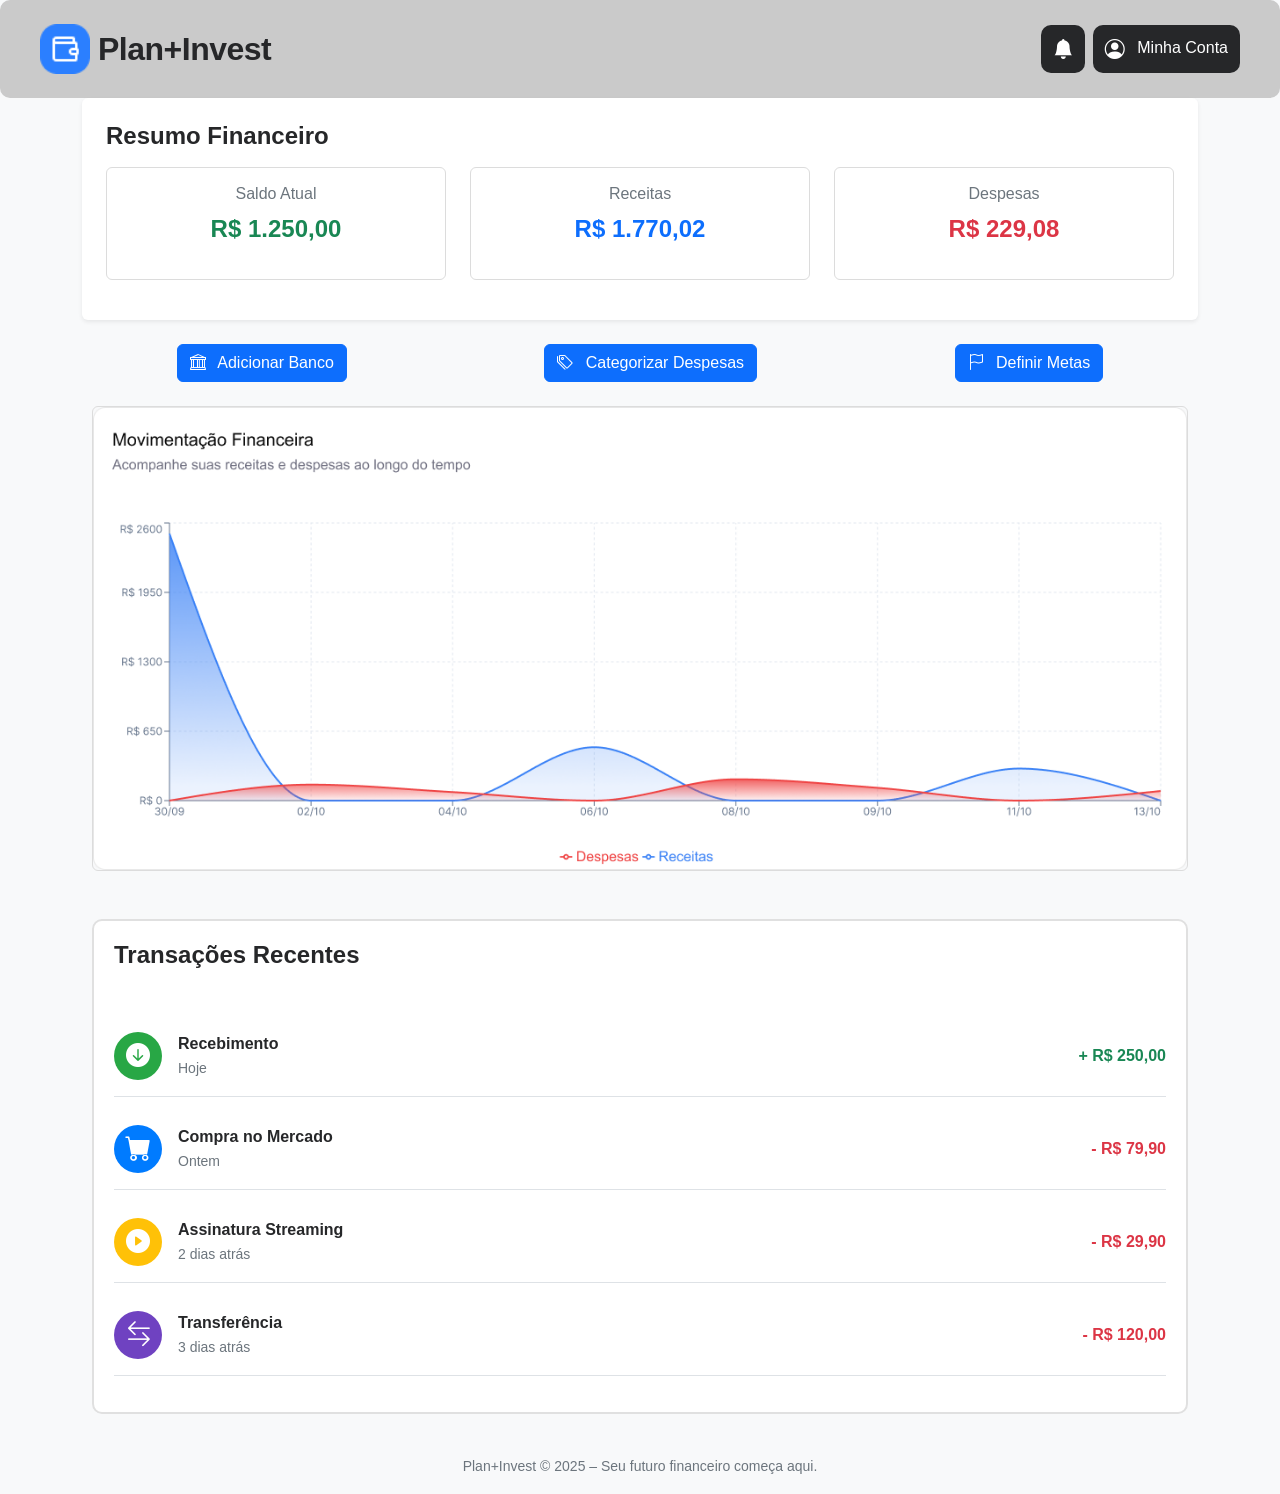
==== index.html @ bb2f0836 "Primeiro commit do projeto" ====
<!DOCTYPE html>
<html lang="pt-br">
  <head>
    <meta charset="UTF-8" />
    <meta name="viewport" content="width=device-width, initial-scale=1.0" />
    <title>Plan+Invest</title>

    <!-- Bootstrap CSS -->
    <link
      rel="stylesheet"
      href="https://cdn.jsdelivr.net/npm/bootstrap@5.3.2/dist/css/bootstrap.min.css"
    />

    <!-- Ícones Bootstrap -->
    <link
      rel="stylesheet"
      href="https://cdn.jsdelivr.net/npm/bootstrap-icons@1.11.1/font/bootstrap-icons.css"
    />

    <!-- CSS principal da página inicial -->
    <link rel="stylesheet" href="assets/css/style.css" />
  </head>

  <body class="bg-light">
    <!-- ================== TOPO / CABEÇALHO ================== -->
    <!-- Header em largura total, com logo e botão "Minha Conta" -->
    <header class="header-full py-4">
      <div class="d-flex justify-content-between align-items-center">
        <!-- Logo + Nome -->
        <div class="d-flex align-items-center">
          <img
            src="assets/imagens/iconeLogoFintech.png"
            alt="Ícone Plan+Invest"
            class="me-2"
            style="height: 50px"
          />
          <h2 class="fw-bold m-0">Plan+Invest</h2>
        </div>

        <div class="d-flex align-items-center">
          <!-- Ícone de Notificação -->
          <button class="btn btn-white me-2">
            <i class="bi bi-bell-fill"></i>
          </button>

          <!-- Botão Minha Conta -->
          <button class="btn btn-white">
            <i class="bi bi-person-circle me-2"></i>
            Minha Conta
          </button>
        </div>
      </div>
    </header>

    <!-- ================== CONTEÚDO PRINCIPAL ================== -->
    <main class="container">
      <!-- ====== RESUMO FINANCEIRO (Cards) ====== -->
      <section class="p-4 rounded shadow-sm bg-white mb-4">
        <h4 class="fw-bold mb-3">Resumo Financeiro</h4>

        <div class="row text-center">
          <!-- Card: Saldo Atual -->
          <div class="col-md-4 mb-3">
            <div class="p-3 border rounded">
              <h6 class="text-secondary">Saldo Atual</h6>
              <p class="fs-4 fw-bold text-success">R$ 1.250,00</p>
            </div>
          </div>

          <!-- Card: Receitas -->
          <div class="col-md-4 mb-3">
            <div class="p-3 border rounded">
              <h6 class="text-secondary">Receitas</h6>
              <p class="fs-4 fw-bold text-primary">R$ 1.770,02</p>
            </div>
          </div>

          <!-- Card: Despesas -->
          <div class="col-md-4 mb-3">
            <div class="p-3 border rounded">
              <h6 class="text-secondary">Despesas</h6>
              <p class="fs-4 fw-bold text-danger">R$ 229,08</p>
            </div>
          </div>
        </div>
      </section>

      <!-- ====== BOTÕES DE AÇÃO ( no futuro links pra outras paginas html) ====== -->
      <div class="d-flex justify-content-around my-4 flex-wrap gap-2">
        <!-- Botão: Adicionar Banco -->
        <button class="btn btn-primary">
          <i class="bi bi-bank me-2"></i> Adicionar Banco
        </button>

        <!-- Botão: Categorizar Despesas -->
        <button class="btn btn-primary">
          <i class="bi bi-tags me-2"></i> Categorizar Despesas
        </button>

        <!-- Botão: Definir Metas -->
        <button class="btn btn-primary">
          <i class="bi bi-flag me-2"></i> Definir Metas
        </button>
      </div>

      <!-- ====== GRÁFICO SIMULADO (Imagem) ====== -->
      <section class="grafico-container mb-4">
        <img
          src="assets/imagens/Graficofintech.png"
          class="img-fluid rounded grafico-img"
          alt="Gráfico financeiro"
        />
      </section>

      <!-- ================== TRANSAÇÕES RECENTES ================== -->
      <!-- Caixa com histórico de movimentações -->
      <section class="mt-5 transacoes-box">
        <h4 class="fw-bold mb-3">Transações Recentes</h4>

        <!-- Recebimento -->
        <div
          class="transacao-item d-flex align-items-center justify-content-between mb-3 border-bottom pb-3"
        >
          <!-- Ícone -->
          <div class="icone-transacao icone-recebimento">
            <i class="bi bi-arrow-down-circle-fill"></i>
          </div>

          <!-- Descrição -->
          <div class="flex-grow-1 ms-3">
            <p class="m-0 fw-bold">Recebimento</p>
            <small class="text-secondary">Hoje</small>
          </div>

          <!-- Valor -->
          <div class="valor-transacao text-success fw-bold">+ R$ 250,00</div>
        </div>

        <!-- Compra -->
        <div
          class="transacao-item d-flex align-items-center justify-content-between mb-3 border-bottom pb-3"
        >
          <div class="icone-transacao icone-compra">
            <i class="bi bi-cart-fill"></i>
          </div>

          <div class="flex-grow-1 ms-3">
            <p class="m-0 fw-bold">Compra no Mercado</p>
            <small class="text-secondary">Ontem</small>
          </div>

          <div class="valor-transacao text-danger fw-bold">- R$ 79,90</div>
        </div>

        <!-- Assinatura -->
        <div
          class="transacao-item d-flex align-items-center justify-content-between mb-3 border-bottom pb-3"
        >
          <div class="icone-transacao icone-assinatura">
            <i class="bi bi-play-circle-fill"></i>
          </div>

          <div class="flex-grow-1 ms-3">
            <p class="m-0 fw-bold">Assinatura Streaming</p>
            <small class="text-secondary">2 dias atrás</small>
          </div>

          <div class="valor-transacao text-danger fw-bold">- R$ 29,90</div>
        </div>

        <!-- Transferência -->
        <div
          class="transacao-item d-flex align-items-center justify-content-between mb-3 border-bottom pb-3"
        >
          <div class="icone-transacao icone-transferencia">
            <i class="bi bi-arrow-left-right"></i>
          </div>

          <div class="flex-grow-1 ms-3">
            <p class="m-0 fw-bold">Transferência</p>
            <small class="text-secondary">3 dias atrás</small>
          </div>

          <div class="valor-transacao text-danger fw-bold">- R$ 120,00</div>
        </div>
      </section>
    </main>

    <!-- ================== RODAPÉ ================== -->
    <footer class="text-center py-3 mt-4 text-secondary">
      <small>Plan+Invest © 2025 – Seu futuro financeiro começa aqui.</small>
    </footer>
  </body>
</html>
---- assets/css/style.css ----
/* ================== ESTILOS GERAIS ================== */

body {
    font-family: 'Segoe UI', Arial, sans-serif;
    color: #262729;
}

img {
    max-width: 100%;
    height: auto;
}


/* ================== HEADER / TOPO ================== */

/* Título */
header h2 {
    letter-spacing: -0.5px;
    cursor: pointer;
}

/* Header ocupando toda a largura */
.header-full {
    width: 100%;
    background-color: #cacaca;     /* fundo cinza claro */
    padding: 25px 40px;            /* espaçamento vertical + LATERAL */
    border-radius: 10px;           /* mantém o estilo arredondado */
}

/* Botões (Minha Conta e Notificação) */
.btn-white {
    background-color: #262729;
    color: #fff;
    border: none;
    padding: 9px 12px;
    border-radius: 10px;
    cursor: pointer;
}

/* Ícones dentro dos botões do header */
.btn-white i {
    font-size: 20px;
    vertical-align: middle;
}


/* ================== CARDS DO RESUMO FINANCEIRO ================== */

.p-3.border.rounded {
    border-width: 1px !important;
    border-color: #dcdcdc !important;
    border-style: solid !important;
    cursor: pointer;
}
/* Alinha a área do imagem/gráfico com o restante da página */
.grafico-container {
    display: flex;
    justify-content: center;     /* centraliza horizontalmente */
    padding-left: 10px;          /* ajusta igual as transações */
    padding-right: 10px;
}

/* Ajusta tamanho e borda da imagem/gráfico */
.grafico-img {
    border-width: 1px !important;
    border-color: #dcdcdc !important;
    border-style: solid !important;
    border-radius: 15px;
}

/* ================== TRANSAÇÕES RECENTES ================== */

/* Caixa que envolve TODAS as transações */
.transacoes-box {
    border: 2px solid #e0e0e0;
    border-radius: 10px;
    padding: 20px;
    background-color: #ffffff;
    margin: 20px 10px;
}

/* Título "Transações Recentes" */
.transacoes-box h4 {
    font-weight: 700 !important;
    margin-bottom: 50px !important;
}

/* Cada linha de transação */
.transacao-item {
    display: flex;
    align-items: center;
    justify-content: space-between;
    border-bottom: 1px solid #dcdcdc;
    padding: 12px 0;
    cursor: pointer;
}

/* Remove borda do último item */
.transacao-item:last-child {
    border-bottom: none;
}

/* Valor da transação (lado direito) */
.valor-transacao {
    min-width: 120px;
    text-align: right;
    font-size: 16px;
}

/* Círculo contendo os ícones */
.icone-transacao {
    width: 48px;
    height: 48px;
    border-radius: 50%;
    display: flex;
    justify-content: center;
    align-items: center;
    color: white;
}

/* Ícones individuais */

/* Ícone de Recebimento */
.icone-recebimento {
    background-color: #28a745; /* verde */
    font-size: 24px;
}

/* Ícone de Compra */
.icone-compra {
    background-color: #007bff; /* azul */
    font-size: 26px;
}

/* Ícone de Assinatura */
.icone-assinatura {
    background-color: #ffc107; /* amarelo */
    font-size: 24px;
}

/* Ícone de Transferência */
.icone-transferencia {
    background-color: #6f42c1; /* roxo */
    font-size: 25px;
}
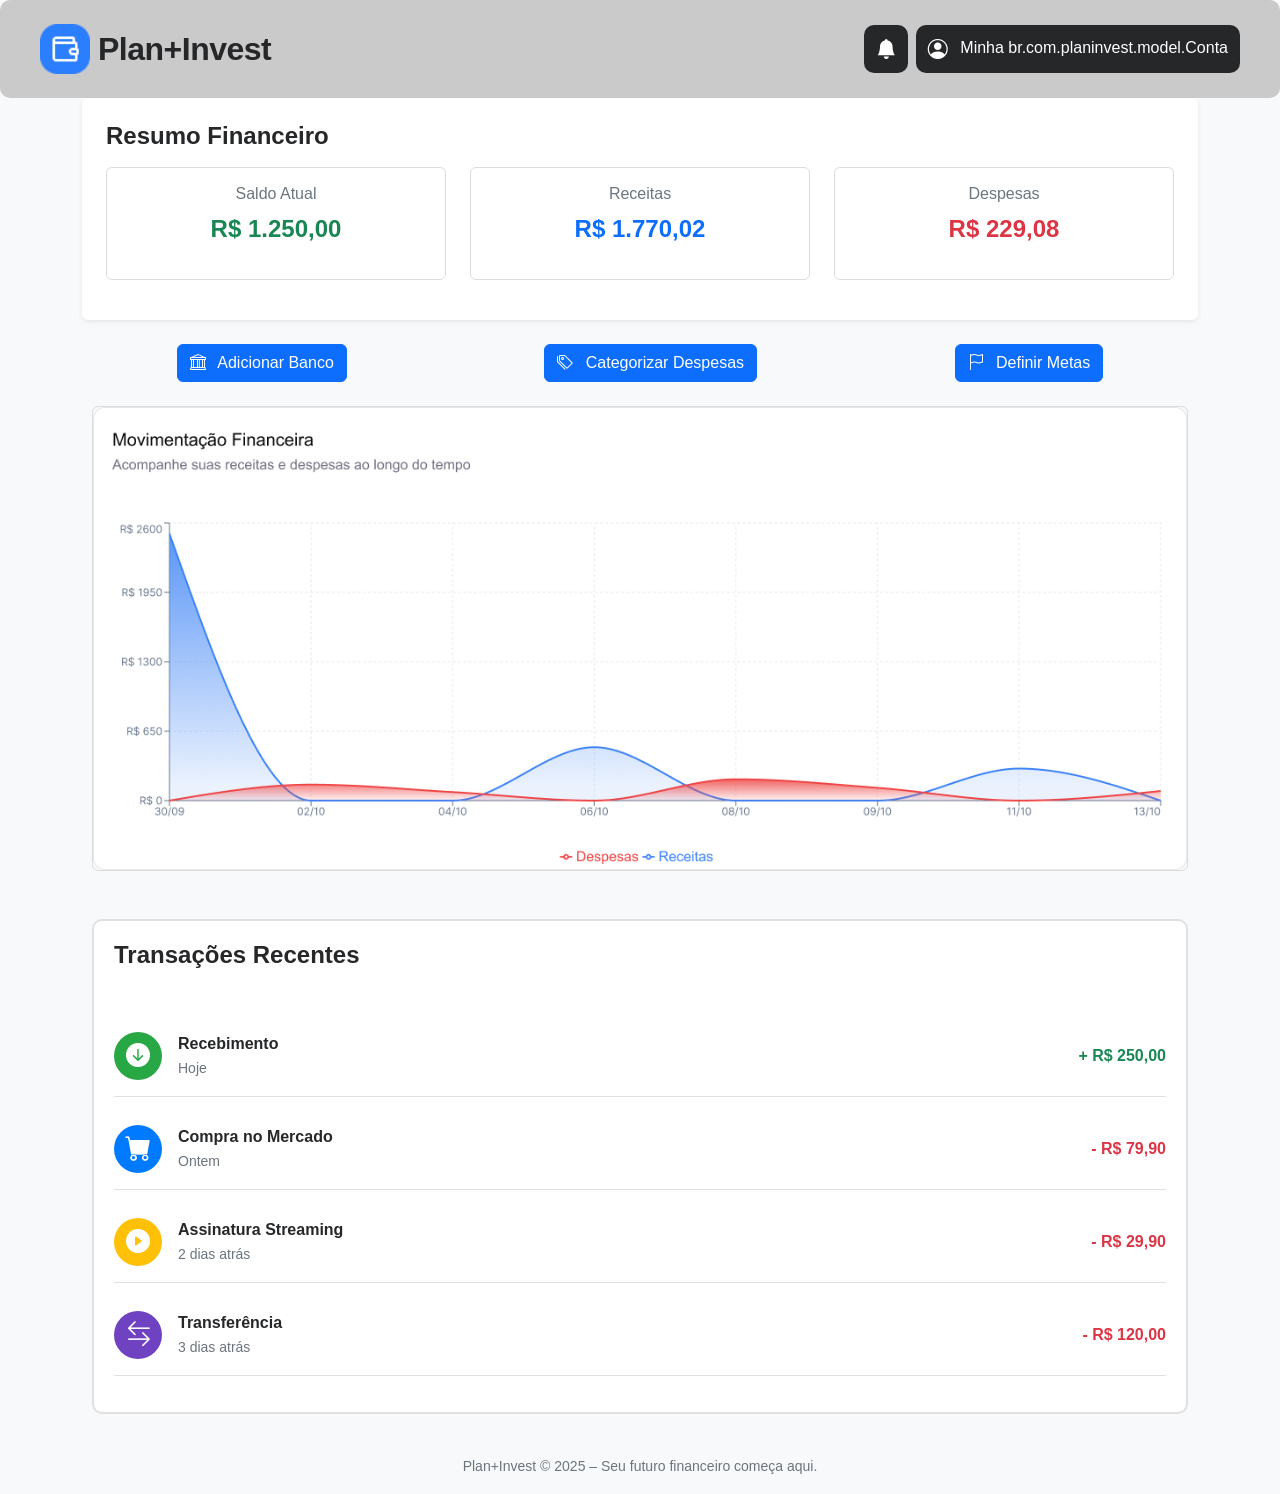
==== commit c5790d14: "segundo commit adicionando o começo do backend" ====
--- a/index.html
+++ b/index.html
@@ -16,6 +16,7 @@
       rel="stylesheet"
       href="https://cdn.jsdelivr.net/npm/bootstrap-icons@1.11.1/font/bootstrap-icons.css"
     />
+    <script src="assets/js/app.js"></script>
 
     <!-- CSS principal da página inicial -->
     <link rel="stylesheet" href="assets/css/style.css" />
@@ -23,7 +24,7 @@
 
   <body class="bg-light">
     <!-- ================== TOPO / CABEÇALHO ================== -->
-    <!-- Header em largura total, com logo e botão "Minha Conta" -->
+    <!-- Header em largura total, com logo e botão "Minha br.com.planinvest.model.Conta" -->
     <header class="header-full py-4">
       <div class="d-flex justify-content-between align-items-center">
         <!-- Logo + Nome -->
@@ -43,10 +44,10 @@
             <i class="bi bi-bell-fill"></i>
           </button>
 
-          <!-- Botão Minha Conta -->
+          <!-- Botão Minha br.com.planinvest.model.Conta -->
           <button class="btn btn-white">
             <i class="bi bi-person-circle me-2"></i>
-            Minha Conta
+            Minha br.com.planinvest.model.Conta
           </button>
         </div>
       </div>
--- a/assets/css/style.css
+++ b/assets/css/style.css
@@ -27,7 +27,7 @@
     border-radius: 10px;           /* mantém o estilo arredondado */
 }
 
-/* Botões (Minha Conta e Notificação) */
+/* Botões (Minha br.com.planinvest.model.Conta e Notificação) */
 .btn-white {
     background-color: #262729;
     color: #fff;
